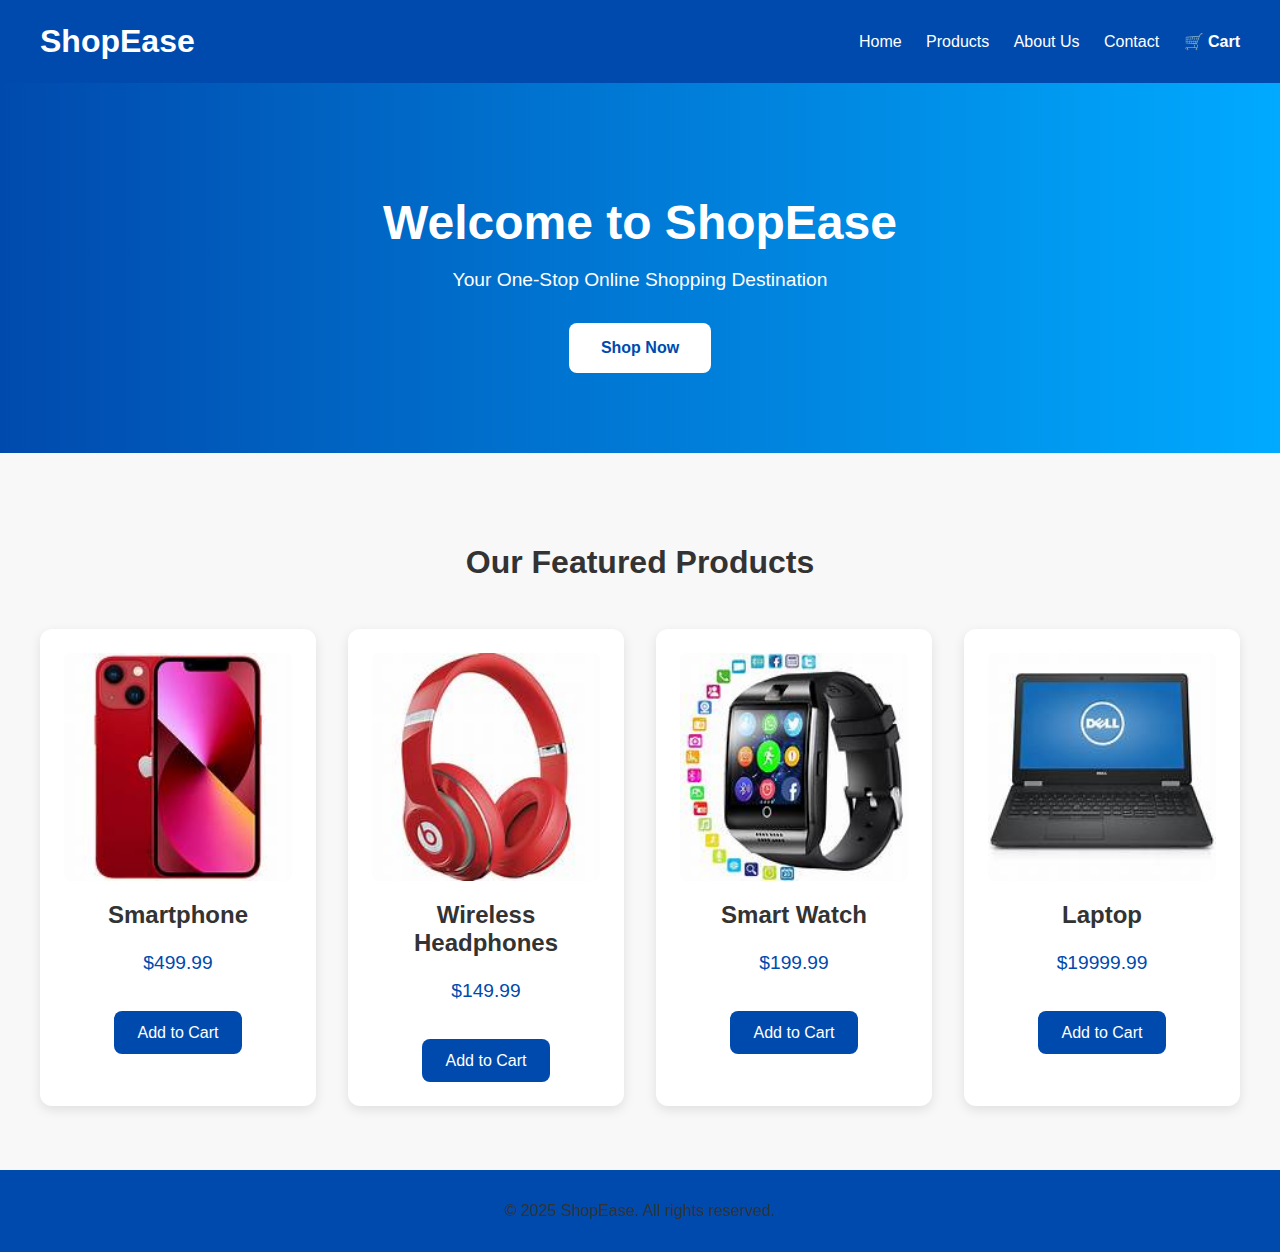
==== index.html @ aeb74b5e "my e-commerce website" ====
<!DOCTYPE html>
<html lang="en">

<head>
    <meta charset="UTF-8">
    <meta name="viewport" content="width=device-width, initial-scale=1.0">
    <title>ShopEase - Your Online Store</title>
    <link rel="stylesheet" href="./index.css">
    <link rel="shortcut icon" href="./logo.png">
</head>

<body>

    <!-- Header Section -->
    <header>
        <nav>
            <div class="logo">ShopEase</div>
            <ul>
                <li><a href="#">Home</a></li>
                <li><a href="./product.html">Products</a></li>
                <li><a href="./about.html">About Us</a></li>
                <li><a href="./contact.html">Contact</a></li>
                <li><a href="./cart.html" class="cart-btn">🛒 Cart</a></li>
            </ul>
        </nav>
    </header>

    <!-- Hero Section -->
    <section class="hero">
        <h1>Welcome to ShopEase</h1>
        <p>Your One-Stop Online Shopping Destination</p>
        <a href="#products" class="btn">Shop Now</a>
    </section>

    <!-- Product Section -->
    <section id="products" class="products">
        <h2>Our Featured Products</h2>
        <div class="product-container">

            <!-- Product 1 -->
            <div class="product-card">
                <img src="./image.jpg" alt="Product 1">
                <h3>Smartphone</h3>
                <p>$499.99</p>
                <button>Add to Cart</button>
            </div>

            <!-- Product 2 -->
            <div class="product-card">
                <img src="./image2.jpg" alt="Product 2">
                <h3>Wireless Headphones</h3>
                <p>$149.99</p>
                <button>Add to Cart</button>
            </div>

            <!-- Product 3 -->
            <div class="product-card">
                <img src="./image3.jpg" alt="Product 3">
                <h3>Smart Watch</h3>
                <p>$199.99</p>
                <button>Add to Cart</button>
            </div>

            <!-- Product 4 -->
            <div class="product-card">
                <img src="./image4.jpg" alt="Product 4">
                <h3>Laptop</h3>
                <p>$19999.99</p>
                <button>Add to Cart</button>
            </div>

        </div>
    </section>

    <!-- Footer Section -->
    <footer>
        <p>&copy; 2025 ShopEase. All rights reserved.</p>
    </footer>

</body>

</html>
---- index.css ----
/* General Styles */
body {
    font-family: 'Arial', sans-serif;
    margin: 0;
    padding: 0;
    box-sizing: border-box;
    background-color: #f8f8f8;
    color: #333;
}

/* Header */
header {
    background-color: #004aad;
    color: white;
    padding: 1rem 0;
}

nav {
    display: flex;
    justify-content: space-between;
    align-items: center;
    max-width: 1200px;
    margin: auto;
}

.logo {
    font-size: 2rem;
    font-weight: bold;
}

nav ul {
    list-style: none;
    padding: 0;
}

nav ul li {
    display: inline;
    margin-left: 20px;
}

nav ul li a {
    color: white;
    text-decoration: none;
    font-size: 1rem;
}

.cart-btn {
    font-weight: bold;
}

/* Hero Section */
.hero {
    text-align: center;
    padding: 5rem 2rem;
    background: linear-gradient(to right, #004aad, #00aaff);
    color: white;
}

.hero h1 {
    font-size: 3rem;
    margin-bottom: 1rem;
}

.hero p {
    font-size: 1.2rem;
    margin-bottom: 2rem;
}

.btn {
    display: inline-block;
    padding: 1rem 2rem;
    background: white;
    color: #004aad;
    text-decoration: none;
    border-radius: 8px;
    font-weight: bold;
}

.btn:hover {
    background: #ffcc00;
}

/* Product Section */
.products {
    padding: 4rem 2rem;
    max-width: 1200px;
    margin: auto;
    text-align: center;
}

.products h2 {
    margin-bottom: 3rem;
    font-size: 2rem;
}

.product-container {
    display: grid;
    grid-template-columns: repeat(auto-fit, minmax(250px, 1fr));
    gap: 2rem;
}

.product-card {
    background: white;
    padding: 1.5rem;
    border-radius: 12px;
    box-shadow: 0 0 15px rgba(0, 0, 0, 0.1);
}

.product-card img {
    width: 100%;
    border-radius: 8px;
}

.product-card h3 {
    margin: 1rem 0;
    font-size: 1.5rem;
}

.product-card p {
    font-size: 1.2rem;
    color: #004aad;
}

.product-card button {
    background: #004aad;
    color: white;
    padding: 0.8rem 1.5rem;
    border: none;
    border-radius: 8px;
    cursor: pointer;
    font-size: 1rem;
    margin-top: 1rem;
}

.product-card button:hover {
    background: #003288;
}

.cart {
    padding: 4rem 2rem;
    max-width: 1200px;
    margin: auto;
}

.cart h1 {
    text-align: center;
    font-size: 2.5rem;
    color: #004aad;
}

/* Cart Items */
.cart-container {
    display: flex;
    flex-direction: column;
    gap: 2rem;
}

.cart-item {
    display: flex;
    align-items: center;
    justify-content: space-between;
    background: white;
    padding: 1.5rem;
    border-radius: 12px;
    box-shadow: 0 4px 12px rgba(0, 0, 0, 0.1);
}

.cart-item img {
    width: 150px;
    border-radius: 8px;
}

.item-details {
    flex: 1;
    margin-left: 20px;
}

.item-details h2 {
    font-size: 1.5rem;
    margin: 0;
}

.item-details p {
    font-size: 1.2rem;
    color: #004aad;
    margin: 0.5rem 0;
}

.item-details input {
    width: 60px;
    padding: 0.5rem;
    font-size: 1rem;
}

/* Remove Button */
.remove-btn {
    background: #ff4d4d;
    color: white;
    padding: 0.8rem 1.2rem;
    border: none;
    border-radius: 8px;
    cursor: pointer;
    font-size: 1rem;
}

.remove-btn:hover {
    background: #cc0000;
}

/* Cart Summary */
.cart-summary {
    margin-top: 3rem;
    text-align: right;
}

.cart-summary h2 {
    font-size: 2rem;
    color: #004aad;
}

.cart-summary p {
    font-size: 1.2rem;
    margin: 0.5rem 0;
}

/* Checkout Button */
.checkout-btn {
    margin-top: 1rem;
    padding: 1rem 2rem;
    background: #004aad;
    color: white;
    font-size: 1.2rem;
    border: none;
    border-radius: 8px;
    cursor: pointer;
}

.checkout-btn:hover {
    background: #002f6c;
}
/* Contact Section */
.contact {
    padding: 4rem 2rem;
    max-width: 800px;
    margin: auto;
    text-align: center;
}

.contact h1 {
    font-size: 2.5rem;
    color: #004aad;
}

.contact p {
    font-size: 1.2rem;
    margin-bottom: 2rem;
}

/* Contact Form */
form {
    display: flex;
    flex-direction: column;
    gap: 1.5rem;
    background: white;
    padding: 2rem;
    border-radius: 12px;
    box-shadow: 0 4px 12px rgba(0, 0, 0, 0.1);
}

.form-group {
    text-align: left;
}

label {
    display: block;
    font-size: 1rem;
    margin-bottom: 0.5rem;
}

input, textarea {
    width: 100%;
    padding: 0.8rem;
    font-size: 1rem;
    border: 1px solid #ccc;
    border-radius: 8px;
}

textarea {
    resize: none;
}

/* Submit Button */
.submit-btn {
    padding: 1rem 2rem;
    background-color: #004aad;
    color: white;
    border: none;
    border-radius: 8px;
    font-size: 1.2rem;
    cursor: pointer;
}

.submit-btn:hover {
    background-color: #002f6c;
}

/* Contact Info */
.contact-info {
    margin-top: 3rem;
    text-align: left;
}

.contact-info h2 {
    font-size: 2rem;
    color: #004aad;
}

.contact-info p {
    font-size: 1.1rem;
    margin: 0.5rem 0;
}
.about {
    padding: 4rem 2rem;
    max-width: 1200px;
    margin: auto;
    text-align: left;
}

.about h1 {
    text-align: center;
    font-size: 2.5rem;
    color: #004aad;
    margin-bottom: 3rem;
}

.about-container {
    display: flex;
    flex-direction: column;
    gap: 3rem;
}

/* About Text */
.about-text {
    line-height: 1.8;
}

.about-text h2 {
    color: #004aad;
    margin-top: 2rem;
}

.about-text ul {
    padding-left: 20px;
}

.about-text ul li {
    margin-bottom: 1rem;
}

/* About Image */
.about-image img {
    max-width: 100%;
    border-radius: 12px;
}
.products {
    padding: 4rem 2rem;
    max-width: 1200px;
    margin: auto;
    text-align: center;
}

.products h1 {
    font-size: 2.5rem;
    margin-bottom: 3rem;
    color: #004aad;
}

.product-container {
    display: grid;
    grid-template-columns: repeat(auto-fit, minmax(250px, 1fr));
    gap: 2rem;
}

/* Product Card */
.product-card {
    background: white;
    border-radius: 12px;
    box-shadow: 0 4px 12px rgba(0, 0, 0, 0.1);
    padding: 1.5rem;
    transition: transform 0.3s ease;
}

.product-card:hover {
    transform: translateY(-8px);
}

.product-card img {
    width: 100%;
    border-radius: 8px;
}

.product-card h2 {
    font-size: 1.5rem;
    margin: 1rem 0;
}

.product-card .price {
    font-size: 1.3rem;
    color: #004aad;
    font-weight: bold;
    margin-bottom: 1rem;
}

.product-card p {
    margin-bottom: 1rem;
    line-height: 1.6;
}

/* Add to Cart Button */
.product-card button {
    padding: 0.8rem 1.5rem;
    background-color: #004aad;
    color: white;
    border: none;
    border-radius: 8px;
    cursor: pointer;
    font-size: 1rem;
    transition:  0.3s;
}

.product-card button:hover {
    background: #002f6c;
}
/* Footer */
footer {
    text-align: center;
    padding: 1rem;
    background: #004aad;
   color: white;
}
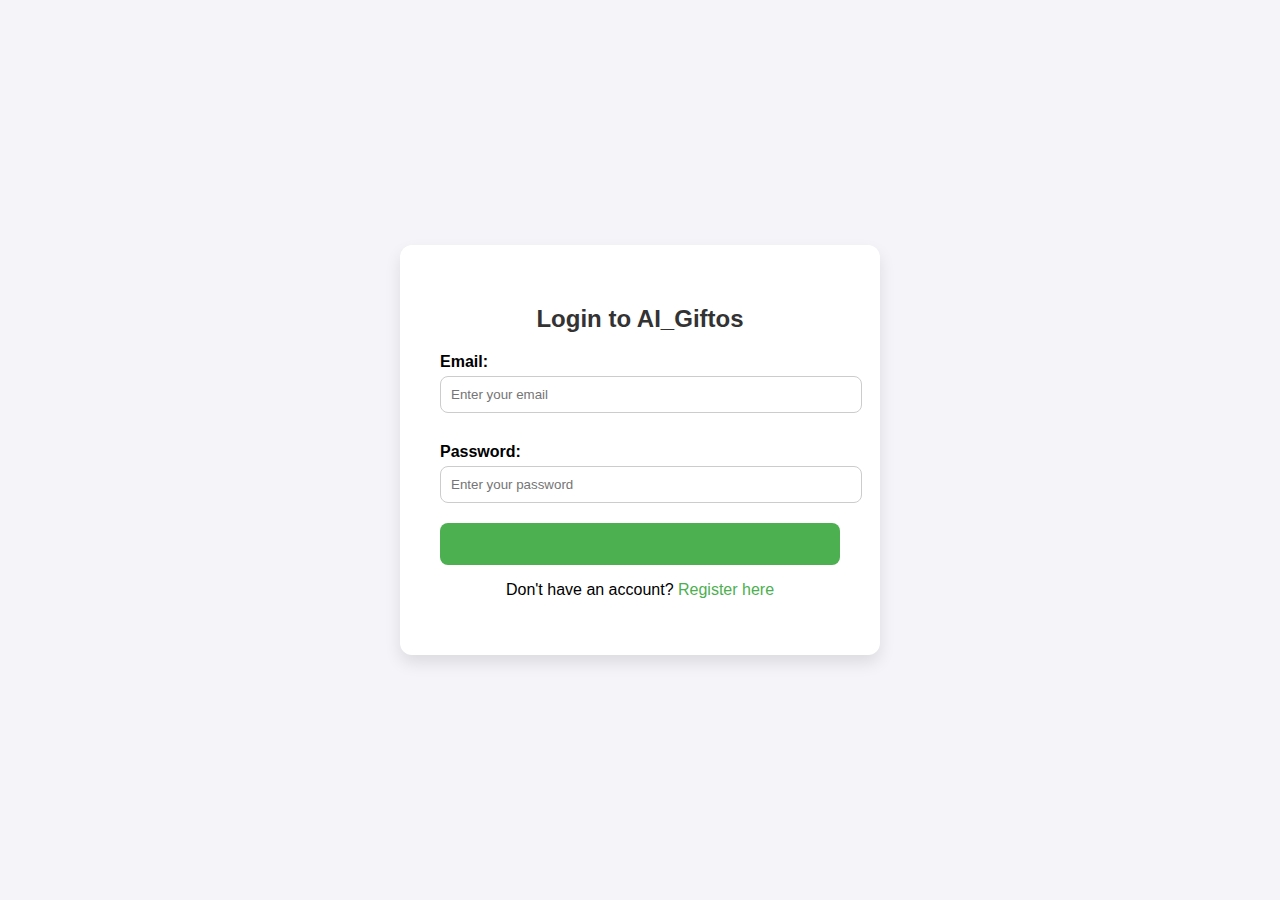
==== commit 37a9a06d: "adding" ====
--- a/index.html
+++ b/index.html
@@ -4,79 +4,25 @@
 <head>
     <meta charset="UTF-8">
     <meta name="viewport" content="width=device-width, initial-scale=1.0">
-    <title>ShopEase - Your Online Store</title>
-    <link rel="stylesheet" href="./index.css">
-    <link rel="shortcut icon" href="./logo.png">
+    <title>AI Giftos Login</title>
+    <link rel="stylesheet" href="./login.css">
 </head>
+<body>
+    <div class="container">
+        <form action="./index.html" method="POST" class="login-form">
+            <h2>Login to AI_Giftos</h2>
 
-<body>
+            <label for="email">Email:</label>
+            <input type="email" id="email" name="email" placeholder="Enter your email" required>
 
-    <!-- Header Section -->
-    <header>
-        <nav>
-            <div class="logo">ShopEase</div>
-            <ul>
-                <li><a href="#">Home</a></li>
-                <li><a href="./product.html">Products</a></li>
-                <li><a href="./about.html">About Us</a></li>
-                <li><a href="./contact.html">Contact</a></li>
-                <li><a href="./cart.html" class="cart-btn">🛒 Cart</a></li>
-            </ul>
-        </nav>
-    </header>
+            <label for="password">Password:</label>
+            <input type="password" id="password" name="password" placeholder="Enter your password" required>
 
-    <!-- Hero Section -->
-    <section class="hero">
-        <h1>Welcome to ShopEase</h1>
-        <p>Your One-Stop Online Shopping Destination</p>
-        <a href="#products" class="btn">Shop Now</a>
-    </section>
+            <button class="Submit"><a href="./index.html">Login</a></button>
 
-    <!-- Product Section -->
-    <section id="products" class="products">
-        <h2>Our Featured Products</h2>
-        <div class="product-container">
-
-            <!-- Product 1 -->
-            <div class="product-card">
-                <img src="./image.jpg" alt="Product 1">
-                <h3>Smartphone</h3>
-                <p>$499.99</p>
-                <button>Add to Cart</button>
-            </div>
-
-            <!-- Product 2 -->
-            <div class="product-card">
-                <img src="./image2.jpg" alt="Product 2">
-                <h3>Wireless Headphones</h3>
-                <p>$149.99</p>
-                <button>Add to Cart</button>
-            </div>
-
-            <!-- Product 3 -->
-            <div class="product-card">
-                <img src="./image3.jpg" alt="Product 3">
-                <h3>Smart Watch</h3>
-                <p>$199.99</p>
-                <button>Add to Cart</button>
-            </div>
-
-            <!-- Product 4 -->
-            <div class="product-card">
-                <img src="./image4.jpg" alt="Product 4">
-                <h3>Laptop</h3>
-                <p>$19999.99</p>
-                <button>Add to Cart</button>
-            </div>
-
-        </div>
-    </section>
-
-    <!-- Footer Section -->
-    <footer>
-        <p>&copy; 2025 ShopEase. All rights reserved.</p>
-    </footer>
-
+            <p>Don't have an account? <a href="./register.html">Register here</a></p>
+        </form>
+    </div>
 </body>
 
 </html>
--- a/login.css
+++ b/login.css
@@ -0,0 +1,67 @@
+/* Basic styling for the login page */
+body {
+    margin: 0;
+    padding: 0;
+    font-family: Arial, sans-serif;
+    background: #f4f4f9;
+    display: flex;
+    justify-content: center;
+    align-items: center;
+    height: 100vh;
+}
+
+.container {
+    background: #fff;
+    padding: 40px;
+    border-radius: 12px;
+    box-shadow: 0 8px 16px rgba(0, 0, 0, 0.1);
+    width: 100%;
+    max-width: 400px;
+}
+
+h2 {
+    text-align: center;
+    color: #333;
+}
+
+label {
+    display: block;
+    margin: 10px 0 5px;
+    font-weight: bold;
+}
+
+input {
+    width: 100%;
+    padding: 10px;
+    margin-bottom: 20px;
+    border: 1px solid #ccc;
+    border-radius: 8px;
+}
+
+button {
+    width: 100%;
+    padding: 12px;
+    background-color: #4CAF50;
+    color: white;
+    border: none;
+    border-radius: 8px;
+    font-size: 16px;
+    cursor: pointer;
+}
+
+button:hover {
+    background-color: #45a049;
+}
+
+p {
+    text-align: center;
+}
+
+a {
+    color: #4CAF50;
+    text-decoration: none;
+}
+
+a:hover {
+    text-decoration:underline;
+}
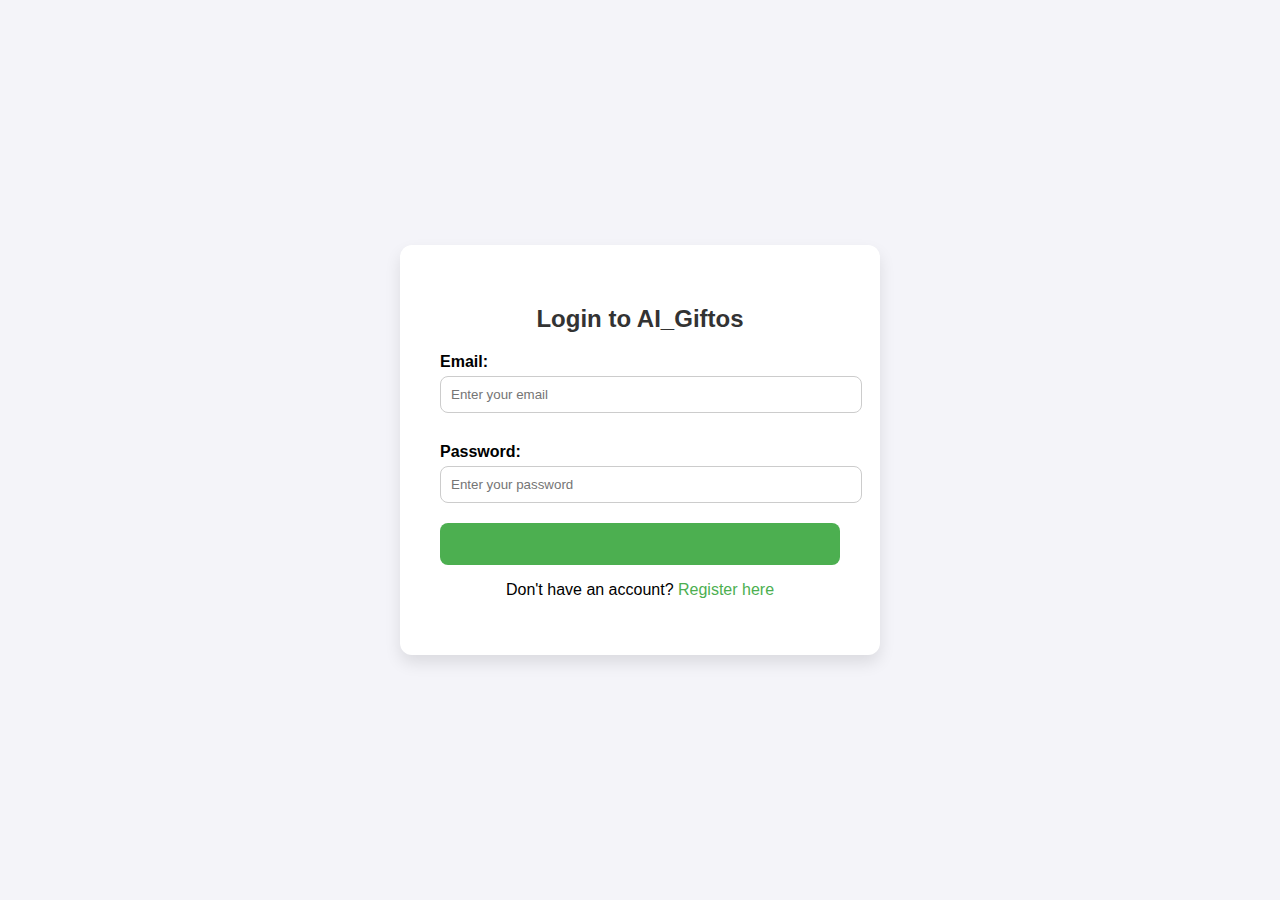
==== commit dc8db296: "adding" ====
--- a/index.html
+++ b/index.html
@@ -18,7 +18,7 @@
             <label for="password">Password:</label>
             <input type="password" id="password" name="password" placeholder="Enter your password" required>
 
-            <button class="Submit"><a href="./index.html">Login</a></button>
+            <button class="Submit"><a href="./home.html">Login</a></button>
 
             <p>Don't have an account? <a href="./register.html">Register here</a></p>
         </form>
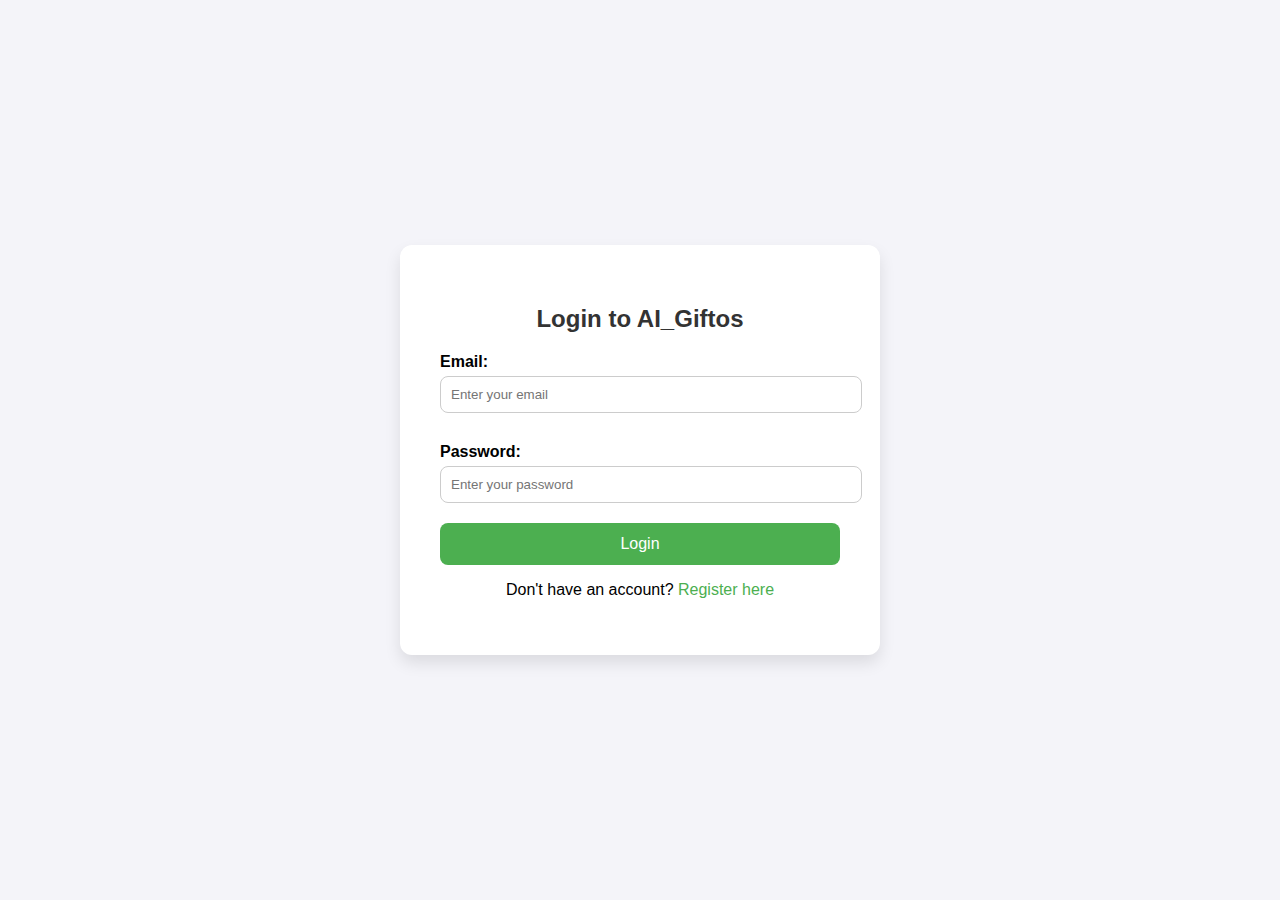
==== commit 61ddbe49: "adding" ====
--- a/index.html
+++ b/index.html
@@ -9,7 +9,7 @@
 </head>
 <body>
     <div class="container">
-        <form action="./index.html" method="POST" class="login-form">
+        <form action="./home.html" method="GET" class="login-form">
             <h2>Login to AI_Giftos</h2>
 
             <label for="email">Email:</label>
@@ -18,7 +18,7 @@
             <label for="password">Password:</label>
             <input type="password" id="password" name="password" placeholder="Enter your password" required>
 
-            <button class="Submit"><a href="./home.html">Login</a></button>
+            <button type="submit">Login</button>
 
             <p>Don't have an account? <a href="./register.html">Register here</a></p>
         </form>
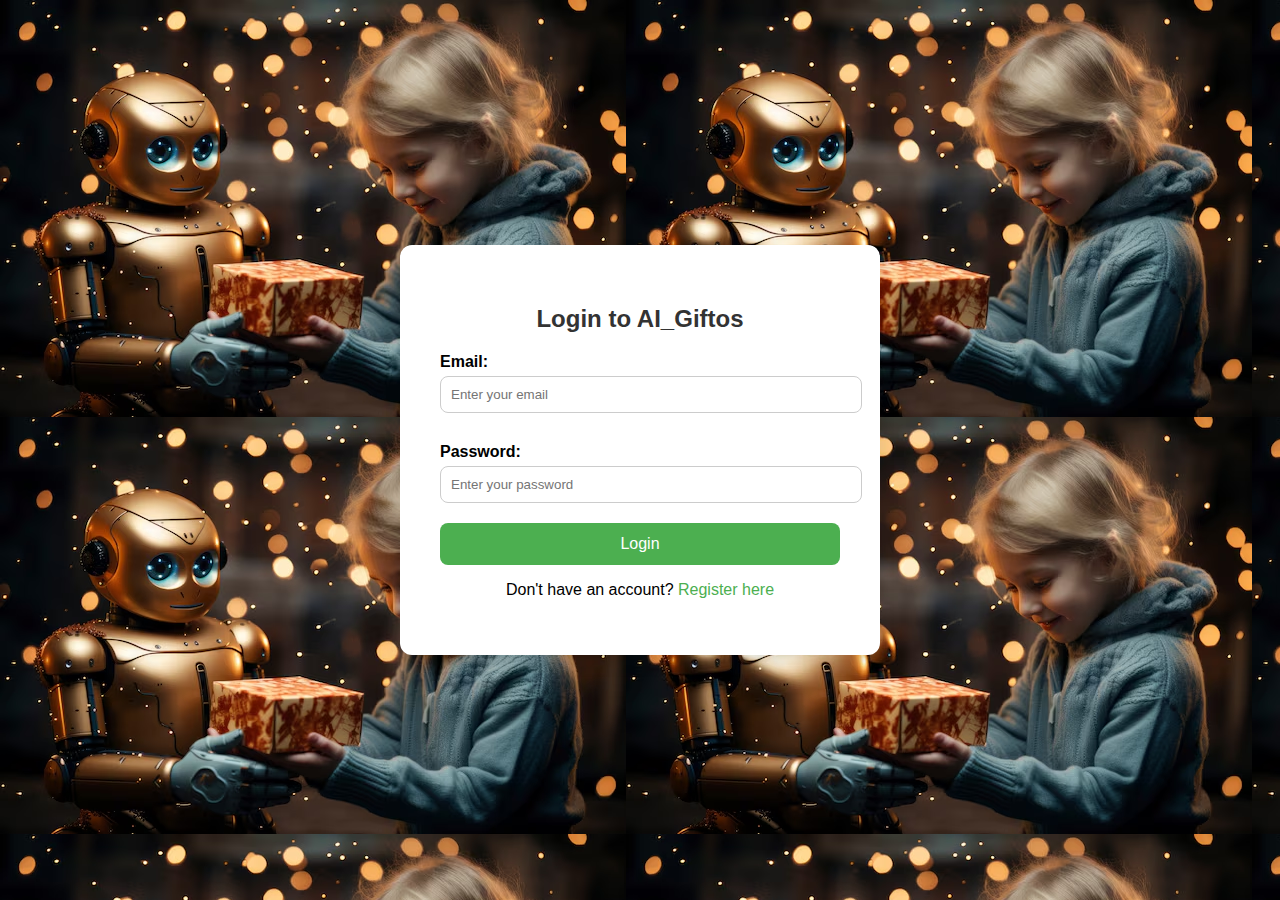
==== commit d6a470a4: "update" ====
--- a/index.html
+++ b/index.html
@@ -6,8 +6,10 @@
     <meta name="viewport" content="width=device-width, initial-scale=1.0">
     <title>AI Giftos Login</title>
     <link rel="stylesheet" href="./login.css">
+    
 </head>
 <body>
+    
     <div class="container">
         <form action="./home.html" method="GET" class="login-form">
             <h2>Login to AI_Giftos</h2>
--- a/login.css
+++ b/login.css
@@ -8,6 +8,7 @@
     justify-content: center;
     align-items: center;
     height: 100vh;
+    background-image:url('./aigift1.avif');
 }
 
 .container {
